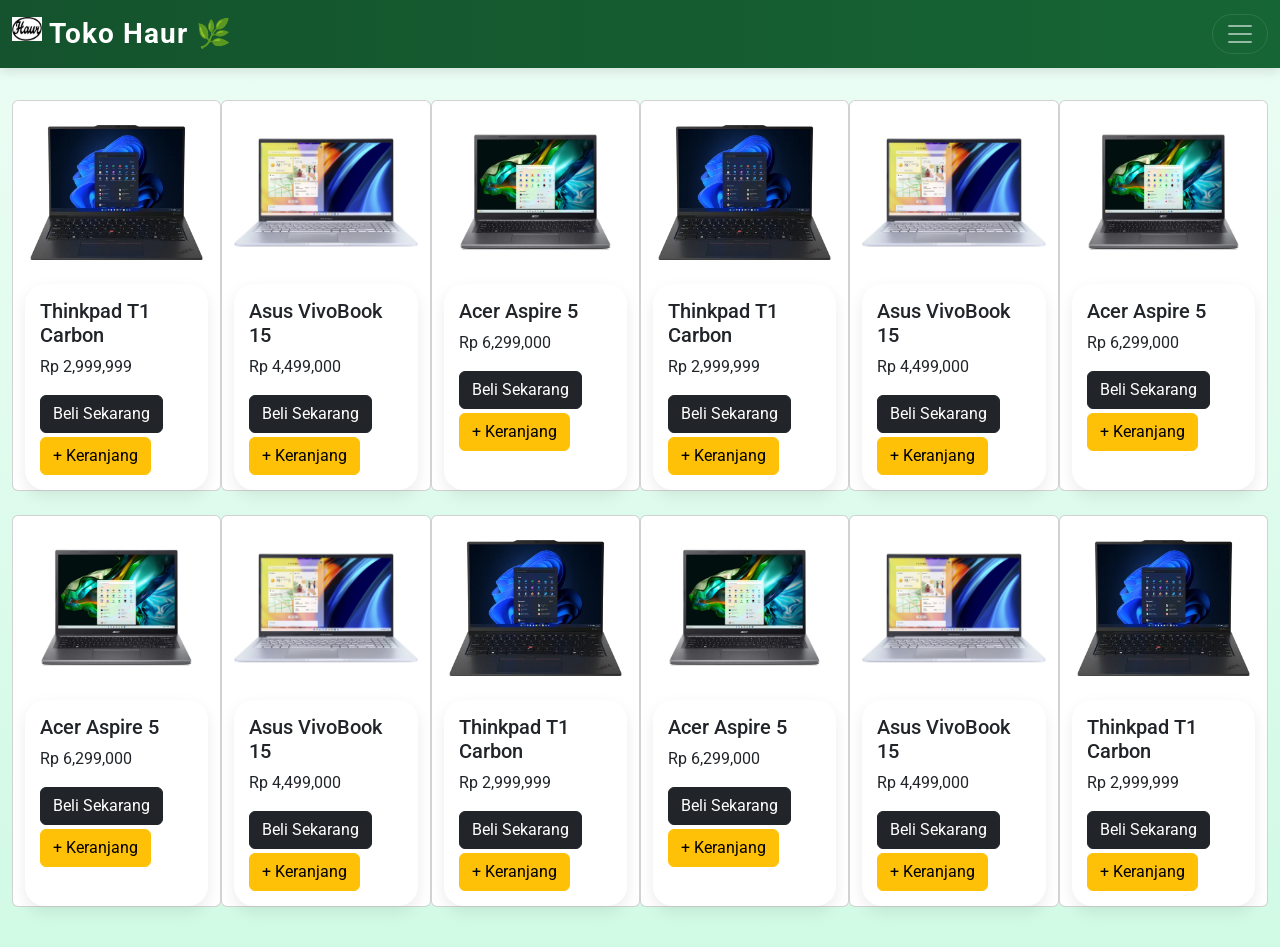
==== index.html @ 1874041f "web haur pertama" ====
<!DOCTYPE html>
<html lang="en">
  <head>
    <meta charset="UTF-8" />
    <meta name="viewport" content="width=device-width, initial-scale=1.0" />
    <title>Haur</title>

    <!-- Google Font -->
    <link rel="preconnect" href="https://fonts.googleapis.com" />
    <link rel="preconnect" href="https://fonts.gstatic.com" crossorigin />
    <link
      href="https://fonts.googleapis.com/css2?family=Noto+Sans+JP:wght@100..900&family=Parkinsans:wght@300..800&family=Roboto:wght@300;400;500;700&display=swap"
      rel="stylesheet"
    />

    <!-- Bootstrap -->
    <link
      href="https://cdn.jsdelivr.net/npm/bootstrap@5.3.3/dist/css/bootstrap.min.css"
      rel="stylesheet"
    />

    <!-- STYLE TAMBAHAN (ELEGAN HAUR 🌿) -->
    <style>
      body {
        font-family: "Roboto", sans-serif;
        background: linear-gradient(to bottom, #ecfdf5, #d1fae5);
      }

      /* NAVBAR */
      .navbar {
        background: linear-gradient(90deg, #14532d, #166534);
        box-shadow: 0 4px 10px rgba(0, 0, 0, 0.1);
      }

      .navbar-brand {
        font-weight: bold;
        letter-spacing: 1px;
      }

      .nav-link {
        transition: 0.3s;
      }

      .nav-link:hover {
        color: #bbf7d0 !important;
      }

      /* SEARCH */
      #search-input {
        border-radius: 20px;
        border: 1px solid #16a34a;
      }

      .btn-outline-dark {
        border-radius: 20px;
        border-color: #16a34a;
        color: #14532d;
      }

      .btn-outline-dark:hover {
        background-color: #16a34a;
        color: white;
      }

      /* PRODUCT CARD (AKAN KENA DARI JS) */
      #product-container > div {
        transition: 0.3s;
      }

      #product-container > div > div {
        background: white;
        border-radius: 20px;
        padding: 15px;
        box-shadow: 0 6px 15px rgba(0, 0, 0, 0.08);
        transition: 0.3s;
      }

      #product-container > div > div:hover {
        transform: translateY(-8px);
        box-shadow: 0 10px 25px rgba(0, 0, 0, 0.15);
      }

      /* BUTTON BELI */
      button {
        border-radius: 50px !important;
      }

      .btn-buy {
        background: linear-gradient(90deg, #16a34a, #22c55e);
        border: none;
        color: white;
      }

      .btn-buy:hover {
        background: linear-gradient(90deg, #15803d, #16a34a);
      }

      /* SCROLL */
      html {
        scroll-behavior: smooth;
      }
    </style>
  </head>

  <body class="bg-green">
    <!-- Header Start -->
    <nav class="navbar bg-success navbar-dark fw-semibold">
      <div class="container-fluid"></div>
      <div class="container-fluid">
        <a class="navbar-brand fs-3" href="#">
          <img
            src="assets/img/image.png"
            alt="Logo"
            width="30"
            height="24"
            class="d-inline-block align-text-top"
          />
          Toko Haur 🌿
        </a>

        <button
          class="navbar-toggler"
          type="button"
          data-bs-toggle="collapse"
          data-bs-target="#navbarSupportedContent"
        >
          <span class="navbar-toggler-icon"></span>
        </button>

        <div class="collapse navbar-collapse" id="navbarSupportedContent">
          <ul class="navbar-nav me-auto mb-2 mb-lg-0">
            <li class="nav-item">
              <a class="nav-link active fw-bold" href="#">Halaman Produk</a>
            </li>
            <li class="nav-item">
              <a class="nav-link" href="shop.html">Keranjang Belanja</a>
            </li>

            <li class="nav-item dropdown">
              <a class="nav-link dropdown-toggle" href="#" data-bs-toggle="dropdown">
                Others
              </a>
              <ul class="dropdown-menu">
                <li>
                  <a class="dropdown-item" href="social.html">Social Media</a>
                </li>
                <li><hr class="dropdown-divider" /></li>
                <li>
                  <a class="dropdown-item" href="contact.html">Contact Me</a>
                </li>
              </ul>
            </li>
          </ul>

          <form class="d-flex mt-2" role="search" id="search-form">
            <input
              class="form-control me-2"
              type="search"
              placeholder="Cari produk bambu..."
              id="search-input"
            />
            <button class="btn btn-outline-dark" type="submit">
              Search
            </button>
          </form>
        </div>
      </div>
    </nav>
    <!-- Header End -->

    <!-- Main Start -->
    <main class="px-4 py-3 mt-3">
      <section>
        <div class="row" id="product-container"></div>
      </section>
    </main>
    <!-- Main End -->

    <!-- Bootstrap JS -->
    <script src="https://cdn.jsdelivr.net/npm/bootstrap@5.3.3/dist/js/bootstrap.bundle.min.js"></script>

    <!-- Script kamu tetap -->
    <script src="assets/js/script.js"></script>
  </body>
</html>
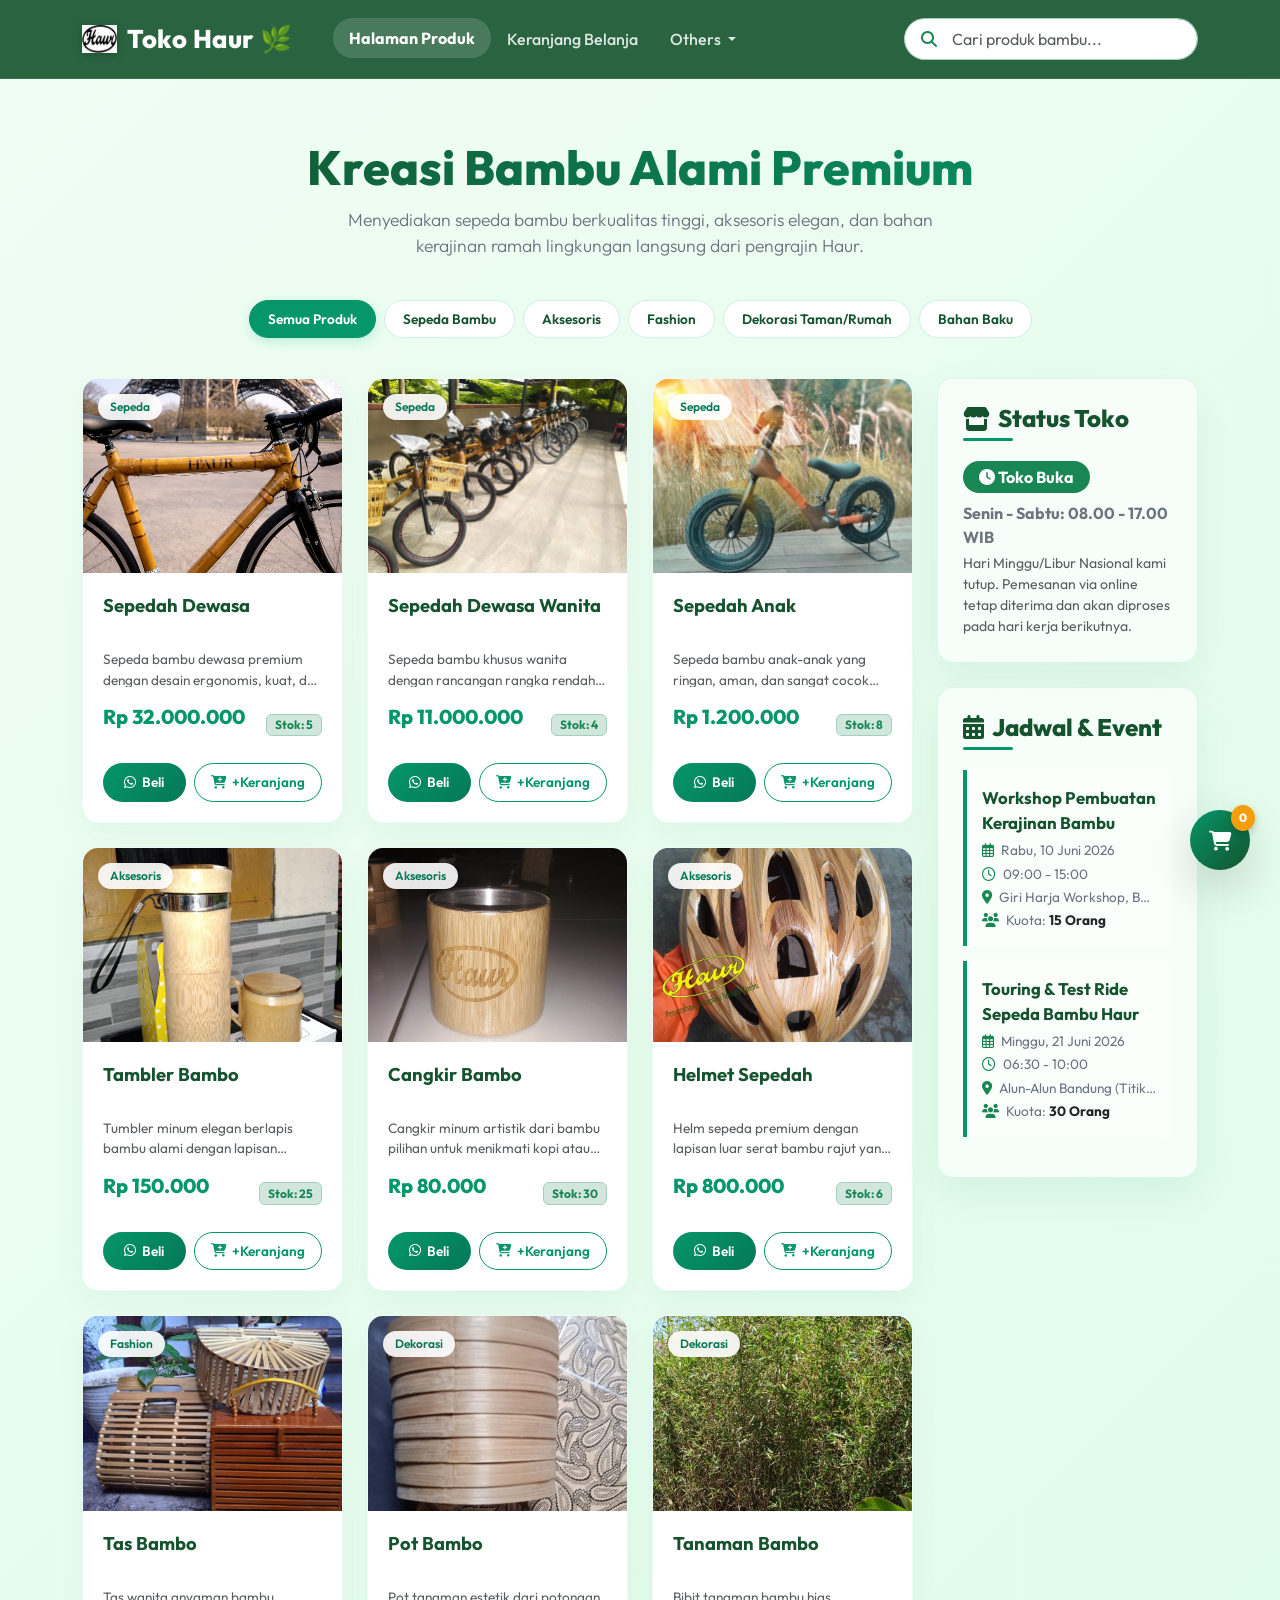
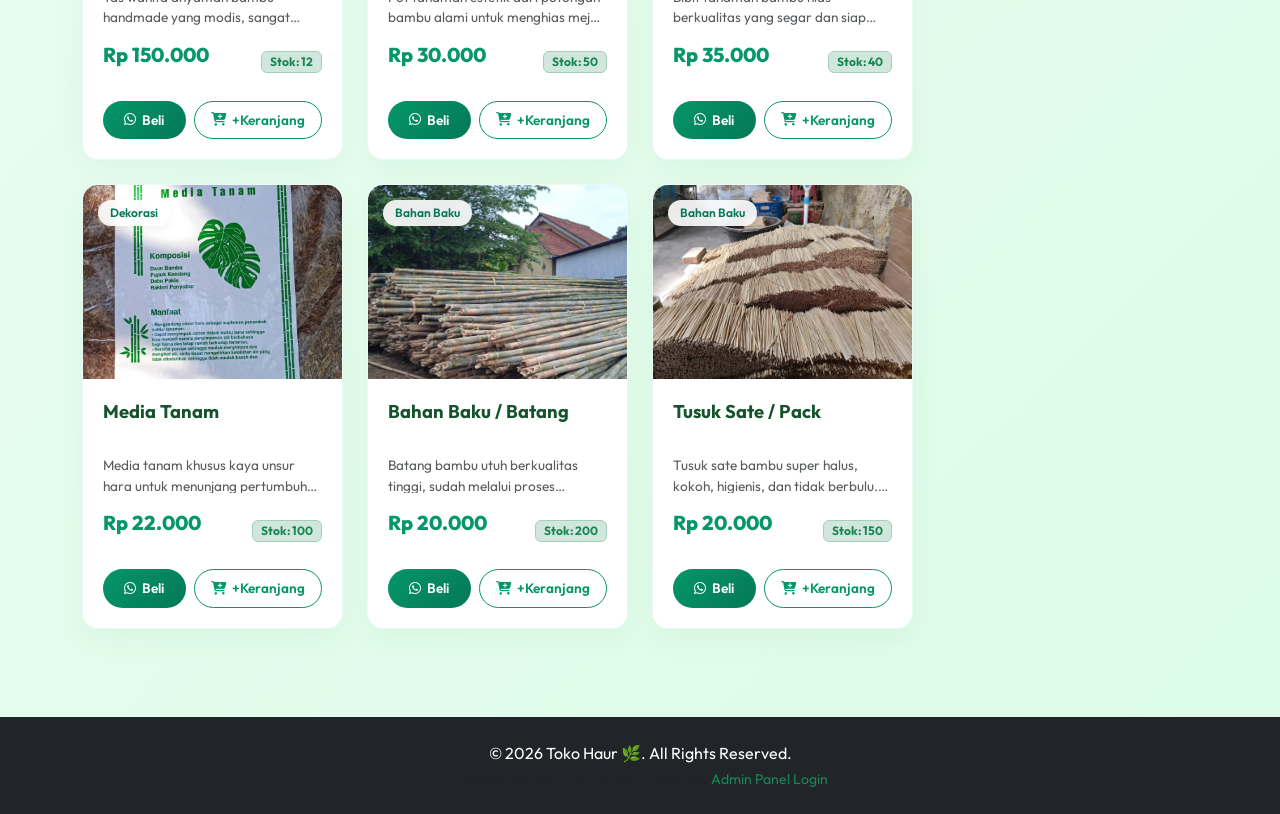
==== commit 1f7f7a85: "feat: implement premium e-commerce design, admin panel, checkout system, dynamic schedule and store " ====
--- a/index.html
+++ b/index.html
@@ -3,183 +3,180 @@
   <head>
     <meta charset="UTF-8" />
     <meta name="viewport" content="width=device-width, initial-scale=1.0" />
-    <title>Haur</title>
+    <title>Toko Haur 🌿 - Produk Bambu Premium & Ramah Lingkungan</title>
+    <meta name="description" content="Toko Haur menyediakan aneka produk bambu premium seperti sepeda bambu, aksesoris, kerajinan tangan, dan bibit bambu berkualitas tinggi." />
 
     <!-- Google Font -->
     <link rel="preconnect" href="https://fonts.googleapis.com" />
     <link rel="preconnect" href="https://fonts.gstatic.com" crossorigin />
     <link
-      href="https://fonts.googleapis.com/css2?family=Noto+Sans+JP:wght@100..900&family=Parkinsans:wght@300..800&family=Roboto:wght@300;400;500;700&display=swap"
+      href="https://fonts.googleapis.com/css2?family=Outfit:wght@300;400;500;600;700;800&family=Roboto:wght@300;400;500;700&display=swap"
       rel="stylesheet"
     />
 
-    <!-- Bootstrap -->
+    <!-- Bootstrap CSS -->
     <link
       href="https://cdn.jsdelivr.net/npm/bootstrap@5.3.3/dist/css/bootstrap.min.css"
       rel="stylesheet"
     />
 
-    <!-- STYLE TAMBAHAN (ELEGAN HAUR 🌿) -->
-    <style>
-      body {
-        font-family: "Roboto", sans-serif;
-        background: linear-gradient(to bottom, #ecfdf5, #d1fae5);
-      }
+    <!-- Font Awesome Icons -->
+    <link
+      rel="stylesheet"
+      href="https://cdnjs.cloudflare.com/ajax/libs/font-awesome/6.5.0/css/all.min.css"
+    />
 
-      /* NAVBAR */
-      .navbar {
-        background: linear-gradient(90deg, #14532d, #166534);
-        box-shadow: 0 4px 10px rgba(0, 0, 0, 0.1);
-      }
-
-      .navbar-brand {
-        font-weight: bold;
-        letter-spacing: 1px;
-      }
-
-      .nav-link {
-        transition: 0.3s;
-      }
-
-      .nav-link:hover {
-        color: #bbf7d0 !important;
-      }
-
-      /* SEARCH */
-      #search-input {
-        border-radius: 20px;
-        border: 1px solid #16a34a;
-      }
-
-      .btn-outline-dark {
-        border-radius: 20px;
-        border-color: #16a34a;
-        color: #14532d;
-      }
-
-      .btn-outline-dark:hover {
-        background-color: #16a34a;
-        color: white;
-      }
-
-      /* PRODUCT CARD (AKAN KENA DARI JS) */
-      #product-container > div {
-        transition: 0.3s;
-      }
-
-      #product-container > div > div {
-        background: white;
-        border-radius: 20px;
-        padding: 15px;
-        box-shadow: 0 6px 15px rgba(0, 0, 0, 0.08);
-        transition: 0.3s;
-      }
-
-      #product-container > div > div:hover {
-        transform: translateY(-8px);
-        box-shadow: 0 10px 25px rgba(0, 0, 0, 0.15);
-      }
-
-      /* BUTTON BELI */
-      button {
-        border-radius: 50px !important;
-      }
-
-      .btn-buy {
-        background: linear-gradient(90deg, #16a34a, #22c55e);
-        border: none;
-        color: white;
-      }
-
-      .btn-buy:hover {
-        background: linear-gradient(90deg, #15803d, #16a34a);
-      }
-
-      /* SCROLL */
-      html {
-        scroll-behavior: smooth;
-      }
-    </style>
+    <!-- CUSTOM STYLE PREMIUM -->
+    <link rel="stylesheet" href="assets/css/style.css" />
   </head>
 
-  <body class="bg-green">
+  <body>
     <!-- Header Start -->
-    <nav class="navbar bg-success navbar-dark fw-semibold">
-      <div class="container-fluid"></div>
-      <div class="container-fluid">
-        <a class="navbar-brand fs-3" href="#">
+    <nav class="navbar navbar-expand-lg navbar-dark">
+      <div class="container">
+        <a class="navbar-brand" href="index.html">
           <img
             src="assets/img/image.png"
-            alt="Logo"
-            width="30"
-            height="24"
+            alt="Logo Haur"
+            width="35"
+            height="28"
             class="d-inline-block align-text-top"
           />
-          Toko Haur 🌿
+          <span>Toko Haur 🌿</span>
         </a>
 
         <button
-          class="navbar-toggler"
+          class="navbar-toggler border-0"
           type="button"
           data-bs-toggle="collapse"
           data-bs-target="#navbarSupportedContent"
+          aria-controls="navbarSupportedContent"
+          aria-expanded="false"
+          aria-label="Toggle navigation"
         >
           <span class="navbar-toggler-icon"></span>
         </button>
 
         <div class="collapse navbar-collapse" id="navbarSupportedContent">
-          <ul class="navbar-nav me-auto mb-2 mb-lg-0">
+          <ul class="navbar-nav me-auto mb-2 mb-lg-0 ms-lg-4">
             <li class="nav-item">
-              <a class="nav-link active fw-bold" href="#">Halaman Produk</a>
+              <a class="nav-link active fw-bold" href="index.html">Halaman Produk</a>
             </li>
             <li class="nav-item">
               <a class="nav-link" href="shop.html">Keranjang Belanja</a>
             </li>
-
             <li class="nav-item dropdown">
-              <a class="nav-link dropdown-toggle" href="#" data-bs-toggle="dropdown">
+              <a class="nav-link dropdown-toggle" href="#" data-bs-toggle="dropdown" aria-expanded="false">
                 Others
               </a>
-              <ul class="dropdown-menu">
+              <ul class="dropdown-menu border-0 shadow-lg mt-2">
                 <li>
-                  <a class="dropdown-item" href="social.html">Social Media</a>
+                  <a class="dropdown-item" href="social.html"><i class="fab fa-instagram me-2 text-danger"></i>Social Media</a>
+                </li>
+                <li>
+                  <a class="dropdown-item" href="contact.html"><i class="fas fa-envelope me-2 text-success"></i>Contact Me</a>
                 </li>
                 <li><hr class="dropdown-divider" /></li>
                 <li>
-                  <a class="dropdown-item" href="contact.html">Contact Me</a>
+                  <a class="dropdown-item fw-bold text-success" href="admin.html"><i class="fas fa-user-shield me-2 text-success"></i>Admin Dashboard</a>
                 </li>
               </ul>
             </li>
           </ul>
 
-          <form class="d-flex mt-2" role="search" id="search-form">
-            <input
-              class="form-control me-2"
-              type="search"
-              placeholder="Cari produk bambu..."
-              id="search-input"
-            />
-            <button class="btn btn-outline-dark" type="submit">
-              Search
-            </button>
+          <form class="d-flex" role="search" id="search-form">
+            <div class="input-group">
+              <span class="input-group-text bg-white border-end-0 border-success-subtle rounded-start-pill px-3">
+                <i class="fas fa-search text-success"></i>
+              </span>
+              <input
+                class="form-control border-start-0 border-success-subtle rounded-end-pill py-2 px-3 ps-0"
+                type="search"
+                placeholder="Cari produk bambu..."
+                id="search-input"
+                aria-label="Search"
+              />
+            </div>
           </form>
         </div>
       </div>
     </nav>
     <!-- Header End -->
 
-    <!-- Main Start -->
-    <main class="px-4 py-3 mt-3">
-      <section>
-        <div class="row" id="product-container"></div>
-      </section>
+    <!-- Hero Section Start -->
+    <header class="hero-section container animated-fade-in-up">
+      <h1>Kreasi Bambu Alami Premium</h1>
+      <p class="lead">Menyediakan sepeda bambu berkualitas tinggi, aksesoris elegan, dan bahan kerajinan ramah lingkungan langsung dari pengrajin Haur.</p>
+    </header>
+    <!-- Hero Section End -->
+
+    <!-- Category Filter Start -->
+    <div class="container mb-4 text-center animated-fade-in-up">
+      <div class="d-flex flex-wrap justify-content-center gap-2" id="category-filters">
+        <button class="category-filter-btn active" data-category="Semua">Semua Produk</button>
+        <button class="category-filter-btn" data-category="Sepeda">Sepeda Bambu</button>
+        <button class="category-filter-btn" data-category="Aksesoris">Aksesoris</button>
+        <button class="category-filter-btn" data-category="Fashion">Fashion</button>
+        <button class="category-filter-btn" data-category="Dekorasi">Dekorasi Taman/Rumah</button>
+        <button class="category-filter-btn" data-category="Bahan Baku">Bahan Baku</button>
+      </div>
+    </div>
+    <!-- Category Filter End -->
+
+    <!-- Main Content Start -->
+    <main class="container py-3">
+      <div class="row">
+        <!-- Products Column -->
+        <div class="col-lg-9 order-2 order-lg-1">
+          <div class="row animated-fade-in-up" id="product-container">
+            <!-- Dinamis via JS -->
+          </div>
+        </div>
+
+        <!-- Sidebar Column -->
+        <div class="col-lg-3 order-1 order-lg-2 mb-4">
+          <!-- Shop Status Widget -->
+          <div class="glass-container animated-fade-in-up mb-4" id="shop-status-widget">
+            <h4 class="section-title-premium"><i class="fas fa-store"></i> Status Toko</h4>
+            <div id="shop-status-content" class="mt-3">
+              <!-- Dinamis via JS -->
+            </div>
+          </div>
+
+          <!-- Schedules Widget -->
+          <div class="glass-container animated-fade-in-up" id="schedules-widget">
+            <h4 class="section-title-premium"><i class="calendar-icon fas fa-calendar-alt"></i> Jadwal & Event</h4>
+            <div id="schedules-content" class="mt-3">
+              <!-- Dinamis via JS -->
+            </div>
+          </div>
+        </div>
+      </div>
     </main>
     <!-- Main End -->
 
-    <!-- Bootstrap JS -->
+    <!-- Floating Cart Badge -->
+    <a href="shop.html" class="cart-floating-btn shadow-lg" id="cart-floating">
+      <i class="fas fa-shopping-cart fa-lg"></i>
+      <span class="cart-badge" id="cart-count">0</span>
+    </a>
+
+    <!-- Footer Start -->
+    <footer class="bg-dark text-white py-4 mt-5">
+      <div class="container text-center">
+        <p class="mb-1">&copy; 2026 Toko Haur 🌿. All Rights Reserved.</p>
+        <p class="small text-muted mb-0">Crafted with care, powered by Bamboo. <a href="admin.html" class="text-success text-decoration-none">Admin Panel Login</a></p>
+      </div>
+    </footer>
+    <!-- Footer End -->
+
+    <!-- Bootstrap Bundle JS -->
     <script src="https://cdn.jsdelivr.net/npm/bootstrap@5.3.3/dist/js/bootstrap.bundle.min.js"></script>
 
-    <!-- Script kamu tetap -->
+    <!-- DATABASE LOKAL (CRUD Helpers) -->
+    <script src="assets/js/db.js"></script>
+
+    <!-- SCRIPT UTAMA PENGGUNA -->
     <script src="assets/js/script.js"></script>
   </body>
 </html>
--- a/assets/css/style.css
+++ b/assets/css/style.css
@@ -0,0 +1,539 @@
+/* STYLE PREMIUM TOKO HAUR 🌿 */
+@import url('https://fonts.googleapis.com/css2?family=Outfit:wght@300;400;500;600;700;800&display=swap');
+
+:root {
+  --primary-color: #059669; /* Emerald Green */
+  --primary-dark: #047857;
+  --primary-light: #34d399;
+  --secondary-color: #14532d; /* Forest Green */
+  --accent-color: #f59e0b; /* Amber Gold */
+  --bg-gradient: linear-gradient(135deg, #f0fdf4 0%, #dcfce7 100%);
+  --white: #ffffff;
+  --dark-text: #1f2937;
+  --light-text: #6b7280;
+  --border-radius-sm: 8px;
+  --border-radius-md: 16px;
+  --border-radius-lg: 24px;
+  --transition-smooth: all 0.4s cubic-bezier(0.16, 1, 0.3, 1);
+  --box-shadow-soft: 0 10px 30px rgba(4, 120, 87, 0.05);
+  --box-shadow-medium: 0 15px 40px rgba(4, 120, 87, 0.08);
+  --box-shadow-hover: 0 20px 50px rgba(4, 120, 87, 0.15);
+}
+
+body {
+  font-family: 'Outfit', 'Roboto', sans-serif;
+  background: var(--bg-gradient);
+  color: var(--dark-text);
+  min-height: 100vh;
+  overflow-x: hidden;
+}
+
+/* CUSTOM SCROLLBAR */
+::-webkit-scrollbar {
+  width: 8px;
+}
+::-webkit-scrollbar-track {
+  background: #f0fdf4;
+}
+::-webkit-scrollbar-thumb {
+  background: var(--primary-color);
+  border-radius: 4px;
+}
+::-webkit-scrollbar-thumb:hover {
+  background: var(--primary-dark);
+}
+
+/* NAVBAR */
+.navbar {
+  background: rgba(20, 83, 45, 0.9) !important;
+  backdrop-filter: blur(15px);
+  -webkit-backdrop-filter: blur(15px);
+  border-bottom: 1px solid rgba(255, 255, 255, 0.1);
+  padding: 15px 0;
+  position: sticky;
+  top: 0;
+  z-index: 1030;
+  transition: var(--transition-smooth);
+}
+
+.navbar-brand {
+  font-weight: 800;
+  font-size: 1.6rem !important;
+  letter-spacing: 0.5px;
+  color: var(--white) !important;
+  display: flex;
+  align-items: center;
+  gap: 10px;
+}
+
+.navbar-brand img {
+  filter: drop-shadow(0 2px 5px rgba(0,0,0,0.2));
+  transition: transform 0.5s ease;
+}
+
+.navbar-brand:hover img {
+  transform: rotate(15deg) scale(1.1);
+}
+
+.nav-link {
+  color: rgba(255, 255, 255, 0.85) !important;
+  font-weight: 500;
+  padding: 8px 16px !important;
+  border-radius: 50px;
+  transition: var(--transition-smooth);
+}
+
+.nav-link:hover, .nav-link.active {
+  color: #ffffff !important;
+  background: rgba(255, 255, 255, 0.15);
+  transform: translateY(-1px);
+}
+
+/* FLOATING CART BADGE */
+.cart-floating-btn {
+  position: fixed;
+  bottom: 30px;
+  right: 30px;
+  background: linear-gradient(135deg, var(--primary-color), var(--secondary-color));
+  color: white;
+  width: 60px;
+  height: 60px;
+  border-radius: 50%;
+  display: flex;
+  justify-content: center;
+  align-items: center;
+  box-shadow: 0 10px 25px rgba(4, 120, 87, 0.4);
+  z-index: 1000;
+  transition: var(--transition-smooth);
+  text-decoration: none;
+}
+
+.cart-floating-btn:hover {
+  transform: scale(1.1) rotate(-5deg);
+  box-shadow: 0 15px 35px rgba(4, 120, 87, 0.6);
+  color: white;
+}
+
+.cart-badge {
+  position: absolute;
+  top: -5px;
+  right: -5px;
+  background: var(--accent-color);
+  color: white;
+  border-radius: 50%;
+  padding: 4px 8px;
+  font-size: 0.75rem;
+  font-weight: 800;
+  box-shadow: 0 3px 8px rgba(0, 0, 0, 0.2);
+}
+
+/* PREMIUM HERO / INTRO */
+.hero-section {
+  text-align: center;
+  padding: 60px 20px 40px;
+  color: var(--secondary-color);
+}
+
+.hero-section h1 {
+  font-weight: 800;
+  font-size: 3rem;
+  margin-bottom: 10px;
+  background: linear-gradient(125deg, var(--secondary-color), var(--primary-color));
+  -webkit-background-clip: text;
+  -webkit-text-fill-color: transparent;
+}
+
+.hero-section p {
+  font-size: 1.1rem;
+  max-width: 600px;
+  margin: 0 auto;
+  color: var(--light-text);
+}
+
+/* PRODUCT CARD */
+.product-card-container {
+  margin-bottom: 30px;
+  perspective: 1000px;
+}
+
+.product-card {
+  background: var(--white);
+  border-radius: var(--border-radius-md);
+  border: 1px solid rgba(16, 185, 129, 0.08);
+  overflow: hidden;
+  box-shadow: var(--box-shadow-soft);
+  transition: var(--transition-smooth);
+  height: 100%;
+  display: flex;
+  flex-direction: column;
+  position: relative;
+}
+
+.product-card:hover {
+  transform: translateY(-10px);
+  box-shadow: var(--box-shadow-hover);
+}
+
+.product-card-img-wrapper {
+  position: relative;
+  overflow: hidden;
+  aspect-ratio: 4/3;
+  background: #f9fafb;
+}
+
+.product-card img {
+  width: 100%;
+  height: 100%;
+  object-fit: cover;
+  transition: transform 0.6s cubic-bezier(0.16, 1, 0.3, 1);
+}
+
+.product-card:hover img {
+  transform: scale(1.1);
+}
+
+.product-category-tag {
+  position: absolute;
+  top: 15px;
+  left: 15px;
+  background: rgba(255, 255, 255, 0.9);
+  backdrop-filter: blur(5px);
+  -webkit-backdrop-filter: blur(5px);
+  padding: 4px 12px;
+  border-radius: 50px;
+  font-size: 0.75rem;
+  font-weight: 600;
+  color: var(--primary-dark);
+  box-shadow: 0 4px 10px rgba(0,0,0,0.05);
+}
+
+.product-card-body {
+  padding: 20px;
+  display: flex;
+  flex-direction: column;
+  flex-grow: 1;
+}
+
+.product-card-title {
+  font-size: 1.15rem;
+  font-weight: 700;
+  color: var(--secondary-color);
+  margin-bottom: 8px;
+  line-height: 1.4;
+  height: 48px;
+  overflow: hidden;
+  display: -webkit-box;
+  -webkit-line-clamp: 2;
+  -webkit-box-orient: vertical;
+}
+
+.product-card-desc {
+  font-size: 0.85rem;
+  color: var(--light-text);
+  margin-bottom: 15px;
+  height: 38px;
+  overflow: hidden;
+  display: -webkit-box;
+  -webkit-line-clamp: 2;
+  -webkit-box-orient: vertical;
+}
+
+.product-card-price {
+  font-size: 1.25rem;
+  font-weight: 800;
+  color: var(--primary-color);
+  margin-bottom: 15px;
+  margin-top: auto;
+}
+
+.product-card-actions {
+  display: grid;
+  grid-template-columns: 1fr 1fr;
+  gap: 8px;
+}
+
+/* BUTTONS */
+.btn-premium {
+  border-radius: 50px;
+  padding: 8px 16px;
+  font-weight: 600;
+  font-size: 0.85rem;
+  transition: var(--transition-smooth);
+  display: inline-flex;
+  justify-content: center;
+  align-items: center;
+  gap: 6px;
+}
+
+.btn-premium-primary {
+  background: linear-gradient(135deg, var(--primary-color), var(--primary-dark));
+  color: white;
+  border: none;
+}
+
+.btn-premium-primary:hover {
+  background: linear-gradient(135deg, var(--primary-dark), #064e3b);
+  transform: translateY(-2px);
+  box-shadow: 0 8px 20px rgba(4, 120, 87, 0.25);
+  color: white;
+}
+
+.btn-premium-secondary {
+  background: var(--white);
+  color: var(--primary-color);
+  border: 1px solid var(--primary-color);
+}
+
+.btn-premium-secondary:hover {
+  background: var(--primary-color);
+  color: white;
+  transform: translateY(-2px);
+  box-shadow: 0 8px 20px rgba(16, 185, 129, 0.2);
+}
+
+/* WIDGETS SECTION */
+.glass-container {
+  background: rgba(255, 255, 255, 0.65);
+  backdrop-filter: blur(15px);
+  -webkit-backdrop-filter: blur(15px);
+  border: 1px solid rgba(16, 185, 129, 0.12);
+  border-radius: var(--border-radius-md);
+  box-shadow: var(--box-shadow-medium);
+  padding: 25px;
+  margin-bottom: 30px;
+  transition: var(--transition-smooth);
+}
+
+.glass-container:hover {
+  box-shadow: var(--box-shadow-hover);
+}
+
+.section-title-premium {
+  color: var(--secondary-color);
+  font-weight: 800;
+  font-size: 1.5rem;
+  margin-bottom: 20px;
+  position: relative;
+  padding-bottom: 8px;
+  display: flex;
+  align-items: center;
+  gap: 8px;
+}
+
+.section-title-premium::after {
+  content: '';
+  position: absolute;
+  bottom: 0;
+  left: 0;
+  width: 50px;
+  height: 3px;
+  background: var(--primary-color);
+  border-radius: 10px;
+}
+
+/* SCHEDULE ITEM */
+.schedule-item {
+  border-left: 4px solid var(--primary-color);
+  background: rgba(255, 255, 255, 0.4);
+  padding: 15px;
+  border-radius: 0 var(--border-radius-sm) var(--border-radius-sm) 0;
+  margin-bottom: 15px;
+  transition: var(--transition-smooth);
+}
+
+.schedule-item:hover {
+  background: rgba(255, 255, 255, 0.9);
+  transform: translateX(5px);
+}
+
+.schedule-title {
+  font-weight: 700;
+  color: var(--secondary-color);
+  font-size: 1.05rem;
+  margin-bottom: 5px;
+}
+
+.schedule-meta {
+  font-size: 0.85rem;
+  color: var(--light-text);
+  display: flex;
+  flex-direction: column;
+  gap: 3px;
+}
+
+/* MODAL GLASSMORPHISM */
+.modal-content-glass {
+  background: rgba(255, 255, 255, 0.85);
+  backdrop-filter: blur(20px);
+  -webkit-backdrop-filter: blur(20px);
+  border: 1px solid rgba(255, 255, 255, 0.4);
+  border-radius: var(--border-radius-md);
+  box-shadow: 0 25px 50px -12px rgba(0, 0, 0, 0.25);
+}
+
+.modal-header-glass {
+  border-bottom: 1px solid rgba(16, 185, 129, 0.1);
+  color: var(--secondary-color);
+}
+
+.modal-footer-glass {
+  border-top: 1px solid rgba(16, 185, 129, 0.1);
+}
+
+/* ADMIN PANEL STYLES */
+.admin-header {
+  background: linear-gradient(135deg, var(--secondary-color), var(--primary-dark));
+  color: white;
+  padding: 30px;
+  border-radius: var(--border-radius-md);
+  margin-bottom: 30px;
+  box-shadow: var(--box-shadow-medium);
+  display: flex;
+  justify-content: space-between;
+  align-items: center;
+  flex-wrap: wrap;
+  gap: 20px;
+}
+
+.admin-nav-tabs {
+  border: none !important;
+  gap: 8px;
+}
+
+.admin-nav-tabs .nav-link {
+  border: none !important;
+  color: var(--secondary-color) !important;
+  font-weight: 600;
+  padding: 10px 20px !important;
+  border-radius: 50px !important;
+  background: rgba(255, 255, 255, 0.5) !important;
+}
+
+.admin-nav-tabs .nav-link.active {
+  background: var(--primary-color) !important;
+  color: white !important;
+  box-shadow: 0 4px 12px rgba(4, 120, 87, 0.2);
+}
+
+.stat-card {
+  background: white;
+  border-radius: var(--border-radius-md);
+  padding: 20px;
+  box-shadow: var(--box-shadow-soft);
+  border: 1px solid rgba(16, 185, 129, 0.05);
+  display: flex;
+  align-items: center;
+  gap: 20px;
+  transition: var(--transition-smooth);
+}
+
+.stat-card:hover {
+  transform: translateY(-5px);
+  box-shadow: var(--box-shadow-medium);
+}
+
+.stat-icon {
+  width: 50px;
+  height: 50px;
+  border-radius: 50%;
+  background: rgba(16, 185, 129, 0.1);
+  color: var(--primary-color);
+  display: flex;
+  justify-content: center;
+  align-items: center;
+  font-size: 1.5rem;
+}
+
+.stat-info h3 {
+  font-size: 1.8rem;
+  font-weight: 800;
+  margin-bottom: 2px;
+  color: var(--secondary-color);
+}
+
+.stat-info p {
+  color: var(--light-text);
+  margin: 0;
+  font-size: 0.9rem;
+}
+
+/* LOGIN WRAPPER */
+.login-container {
+  max-width: 420px;
+  margin: 100px auto;
+}
+
+.login-card {
+  background: rgba(255, 255, 255, 0.8);
+  backdrop-filter: blur(20px);
+  -webkit-backdrop-filter: blur(20px);
+  border: 1px solid rgba(255, 255, 255, 0.4);
+  border-radius: var(--border-radius-lg);
+  padding: 40px 30px;
+  box-shadow: 0 25px 50px -12px rgba(0, 0, 0, 0.15);
+}
+
+/* UTILITIES */
+.category-filter-btn {
+  background: white;
+  border: 1px solid rgba(16, 185, 129, 0.2);
+  color: var(--secondary-color);
+  padding: 8px 18px;
+  border-radius: 50px;
+  font-size: 0.85rem;
+  font-weight: 600;
+  transition: var(--transition-smooth);
+}
+
+.category-filter-btn:hover, .category-filter-btn.active {
+  background: var(--primary-color);
+  color: white;
+  border-color: var(--primary-color);
+  box-shadow: 0 4px 12px rgba(16, 185, 129, 0.2);
+}
+
+.badge-status {
+  padding: 6px 12px;
+  border-radius: 50px;
+  font-size: 0.75rem;
+  font-weight: 700;
+  display: inline-block;
+}
+
+.badge-pending { background: #fef3c7; color: #d97706; }
+.badge-process { background: #dbeafe; color: #2563eb; }
+.badge-shipping { background: #fae8ff; color: #a21caf; }
+.badge-success { background: #d1fae5; color: #059669; }
+
+/* ANIMATIONS */
+@keyframes fadeInUp {
+  from {
+    opacity: 0;
+    transform: translateY(20px);
+  }
+  to {
+    opacity: 1;
+    transform: translateY(0);
+  }
+}
+
+.animated-fade-in-up {
+  animation: fadeInUp 0.6s cubic-bezier(0.16, 1, 0.3, 1) forwards;
+}
+
+/* RESPONSIVE LAYOUT */
+@media (max-width: 768px) {
+  .hero-section h1 {
+    font-size: 2.2rem;
+  }
+  .cart-floating-btn {
+    bottom: 20px;
+    right: 20px;
+    width: 50px;
+    height: 50px;
+  }
+  .admin-header {
+    flex-direction: column;
+    align-items: flex-start;
+  }
+}
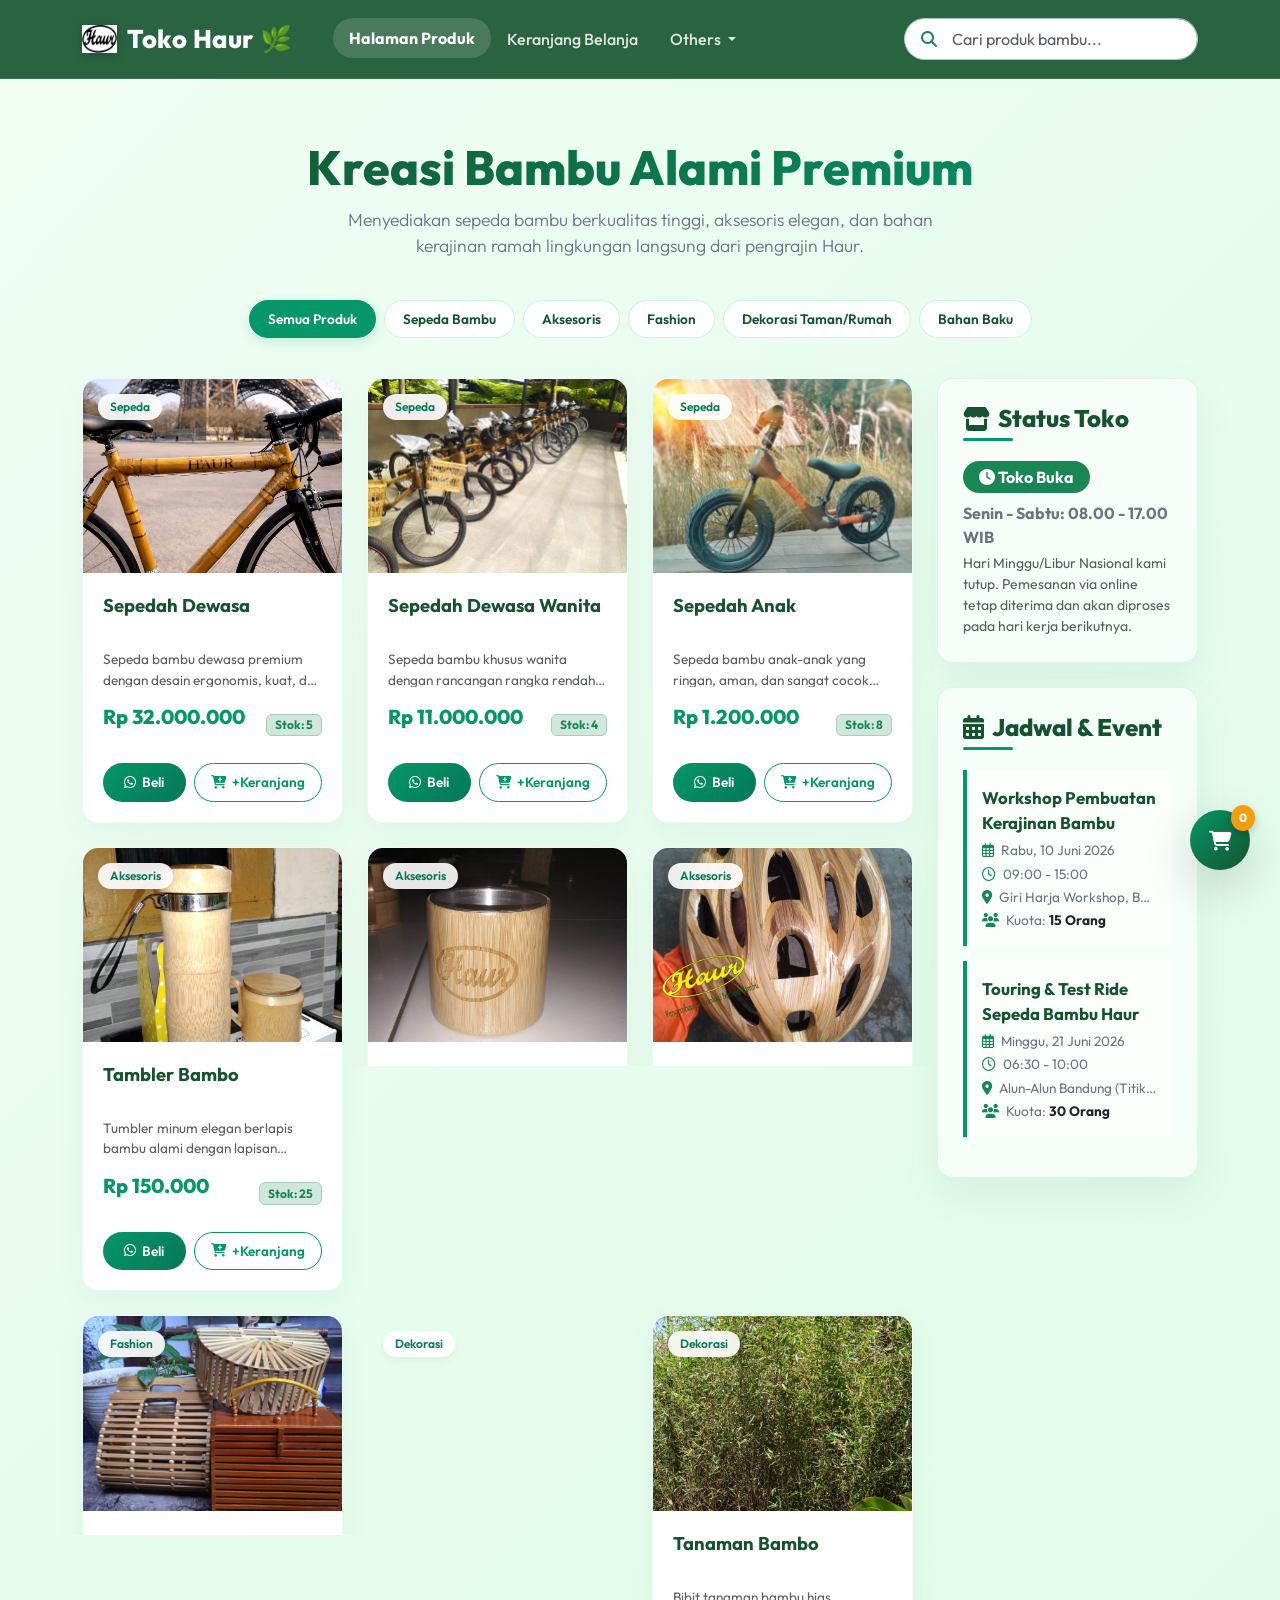
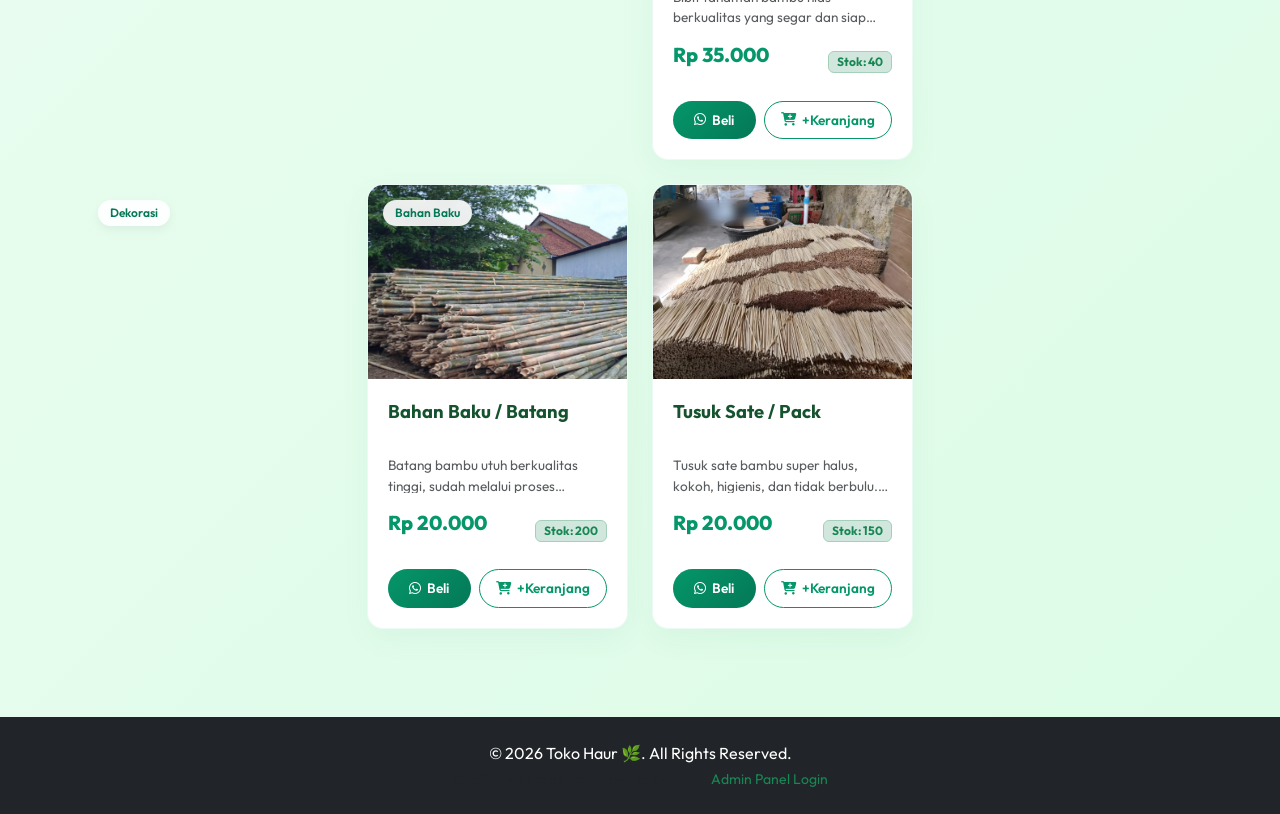
==== commit fbe268ab: "perbaikan" ====
--- a/index.html
+++ b/index.html
@@ -77,6 +77,9 @@
                   <a class="dropdown-item" href="contact.html"><i class="fas fa-envelope me-2 text-success"></i>Contact Me</a>
                 </li>
                 <li><hr class="dropdown-divider" /></li>
+                <li>
+                  <a class="dropdown-item fw-bold text-info" href="user.html"><i class="fas fa-user me-2 text-info"></i>Dashboard User</a>
+                </li>
                 <li>
                   <a class="dropdown-item fw-bold text-success" href="admin.html"><i class="fas fa-user-shield me-2 text-success"></i>Admin Dashboard</a>
                 </li>
